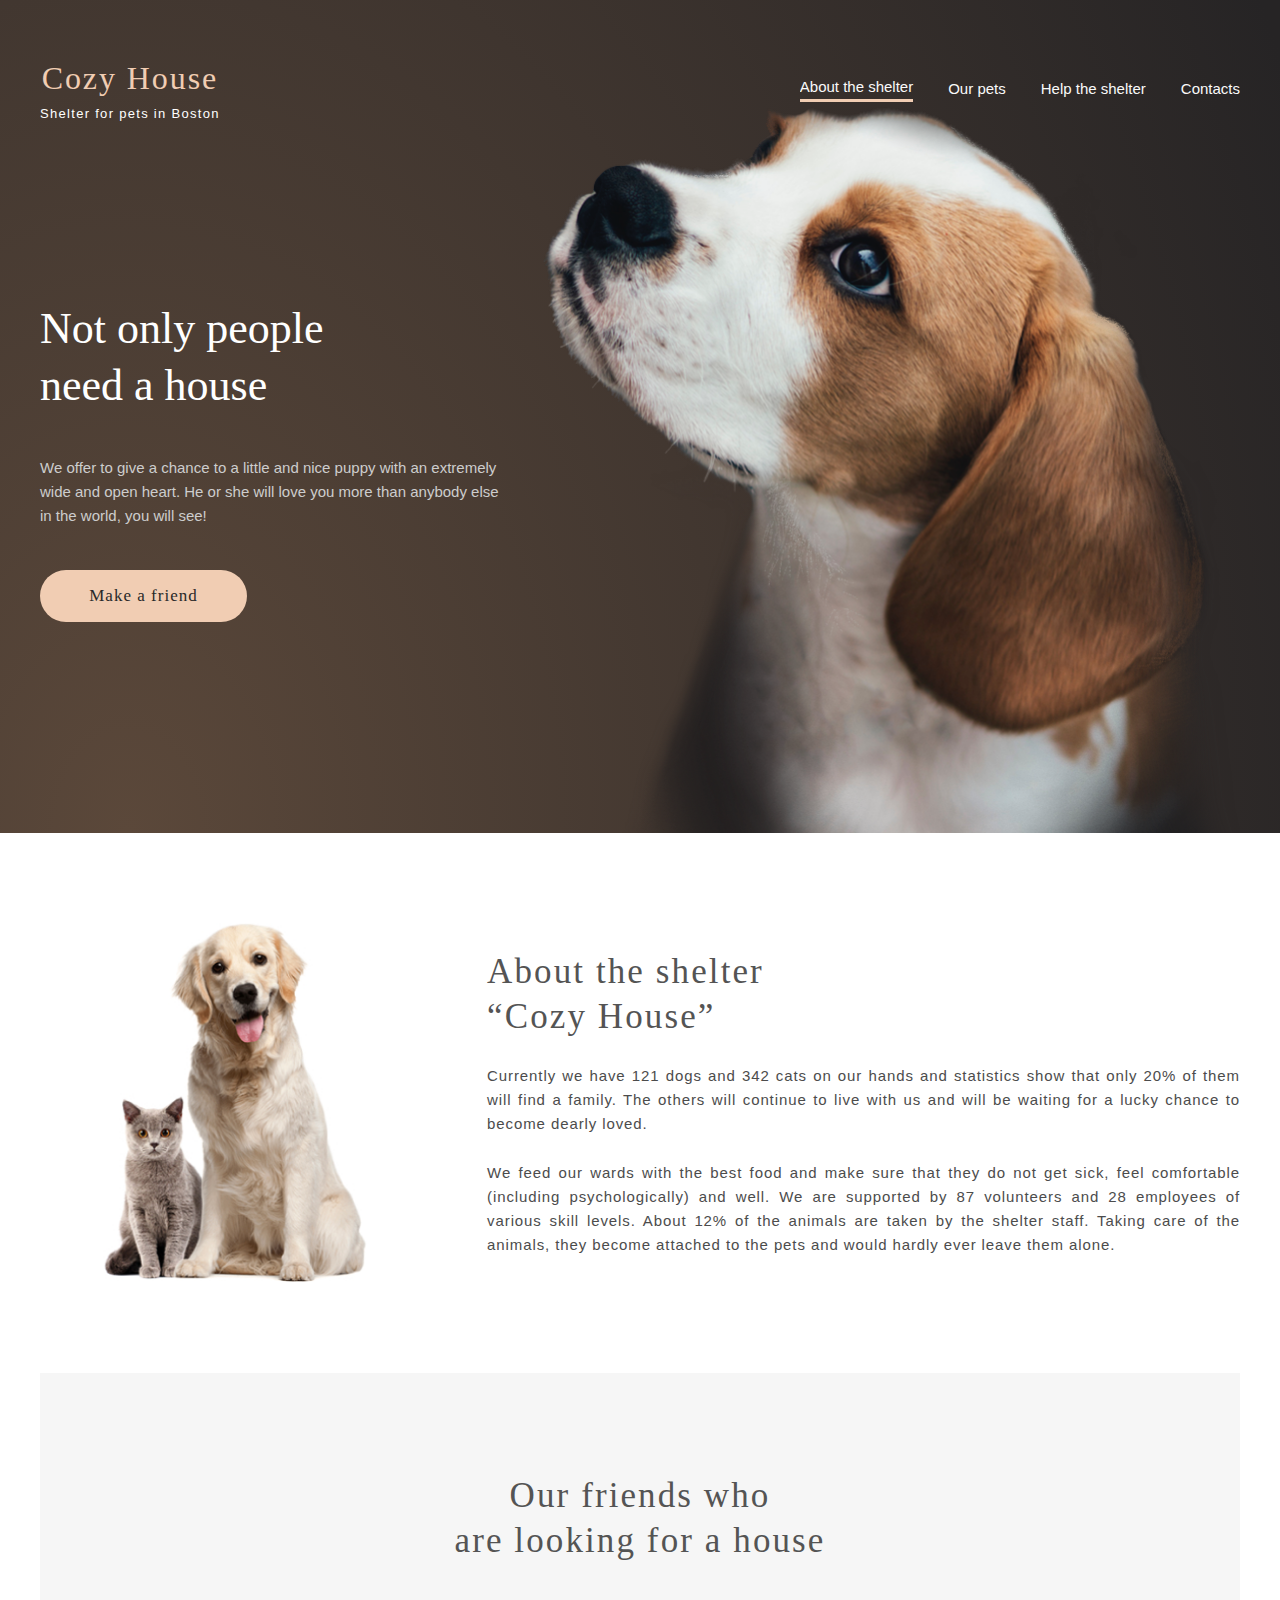
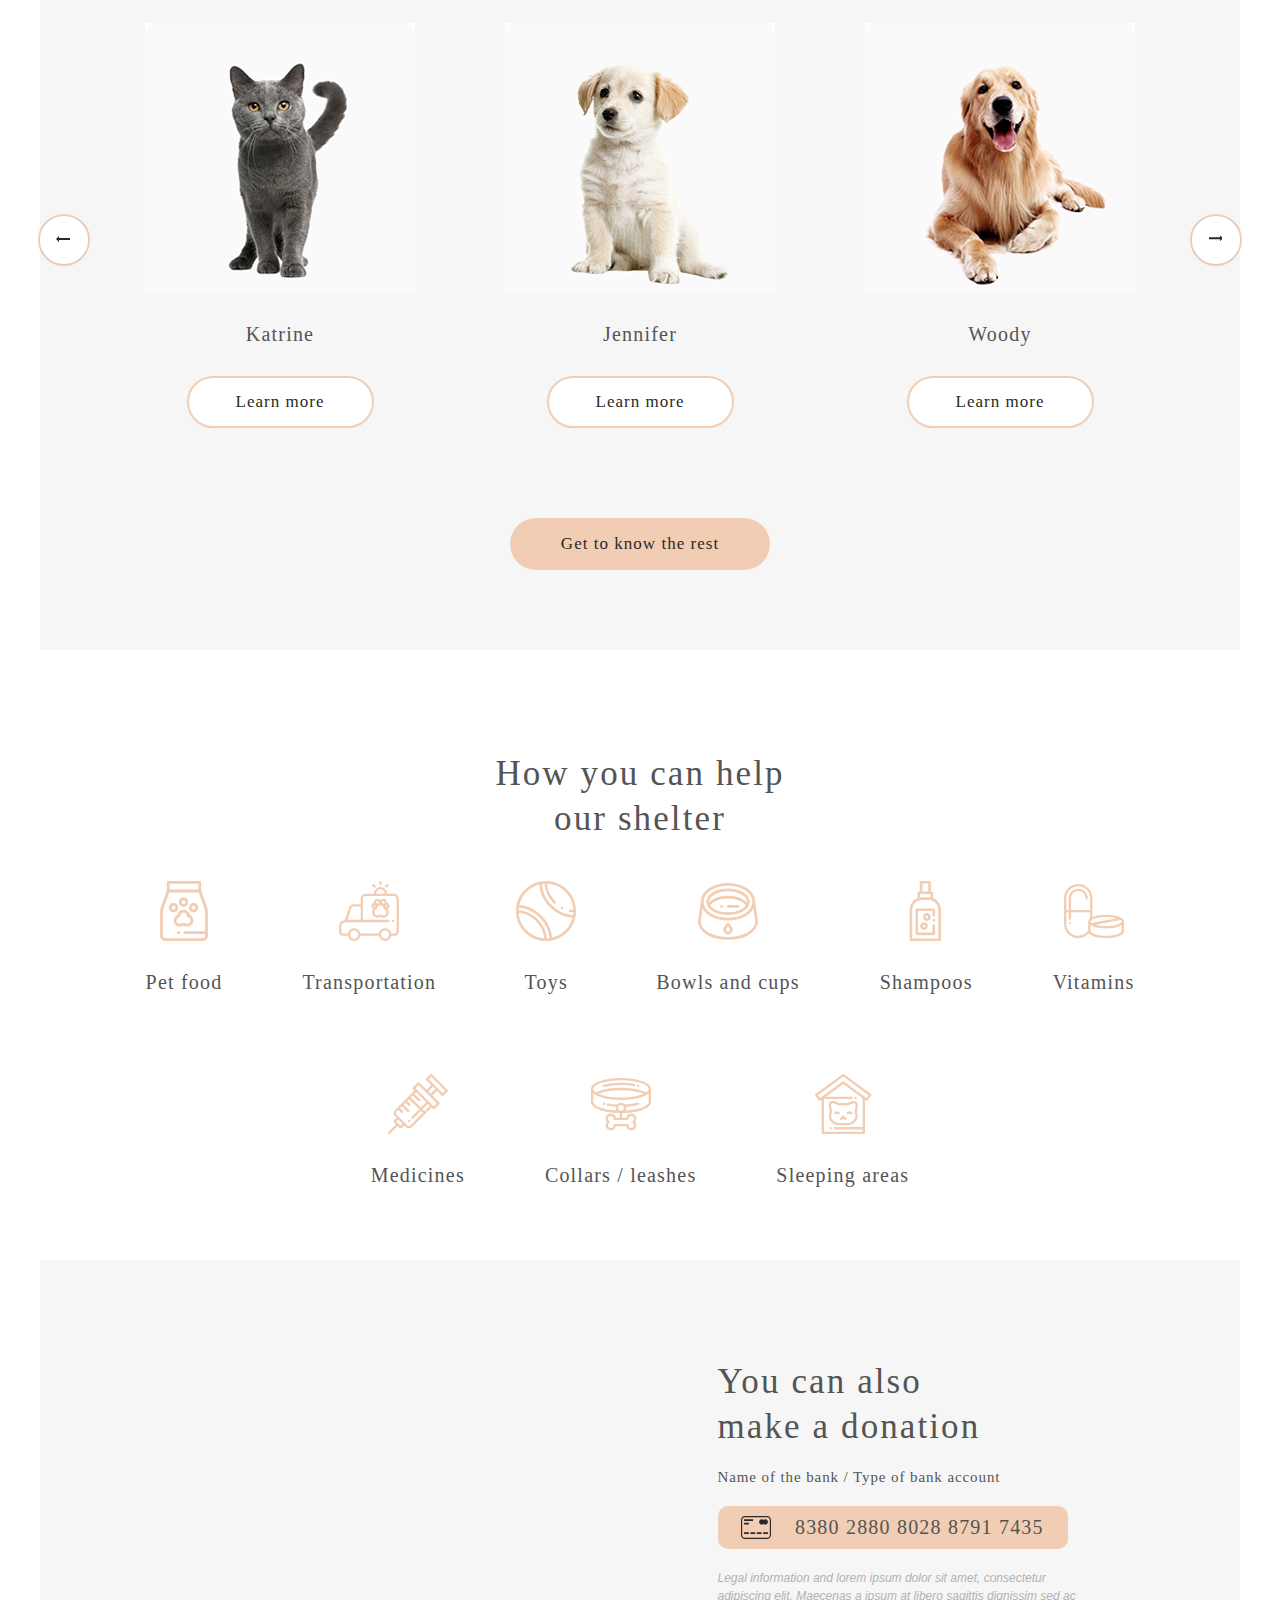
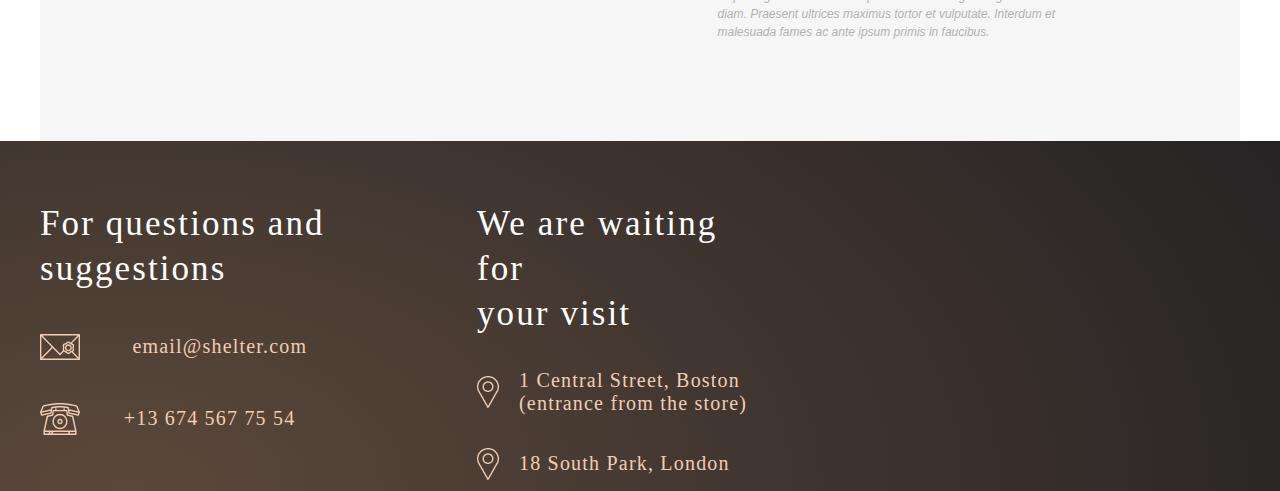
==== pages/main/index.html @ 7a987c5e "feat:  lalalal" ====
<!DOCTYPE html>
<html lang="en">
<head>
    <meta charset="UTF-8">
    <meta http-equiv="X-UA-Compatible" content="IE=edge">
    <meta name="viewport" content="width=device-width, initial-scale=1.0">
    <link rel="stylesheet" href="/Sass/main.css">
    <link type="Image/x-icon" href="/asset/icons/pets.svg" rel="icon">
    <title>SHELTER</title>
</head>

<body>
    <div class="wrapper">

        <header class="header"> 
            <div class="container">
                <div class="header__row">
                    <div class="header__row__logo">
                        <a href="/pages/main/index.html" class="header__row__logo__title">Cozy House</a>
                        <a href="/pages/main/index.html" class="header__row__logo__subtitle">Shelter for pets in Boston</a>
                    </div>
                    <div class="header__row__menu">
                        <span></span>
                    </div>
                    <nav class="header__row__nav">
                        <ul class="header__row__nav__list">
                            <li class='header__row__nav__list__li'><a class='header__row__nav__list__link' href="#about">About the shelter</a></li>
                            <li class='header__row__nav__list__li'><a class='header__row__nav__list__link' href="/pages/pets/index.html">Our pets</a></li>
                            <li class='header__row__nav__list__li'><a class='header__row__nav__list__link' href="#help">Help the shelter</a></li>
                            <li class='header__row__nav__list__li'><a class='header__row__nav__list__link' href="#contact">Contacts</a></li>
                        </ul>
                    </nav>
                </div>
            </div>
        </header>

        <main class="main">
                <section class="not-only">
                    <div class="container">
                            <div class="not-only__screen-content">
                                <div class="not-only__screen-content__content">
                                    <h1 class="not-only__screen-content__content__start-title">Not only people<br> need a house</h1>
                                    <p class="not-only__screen-content__content__start-text">We offer to give a chance to a little and nice puppy with an extremely wide and open heart. He or she will love you more than anybody else in the world, you will see!</p>
                                    <button class="button start-button"><a href="#pets" class="button-text">Make a friend</a></button>
                                </div>
                                <div class="not-only__puppy-screen"></div>
                            </div>
                    </div>
                </section>

                <div class="container">

                    <section class="about" id="about">
                        <div class="about__container">
                            <div class="about__content">
                                <h2 class="about__content__title">About the shelter<br>
                                    “Cozy House”</h2>
                                    <p class="about__content__text">Currently we have 121 dogs and 342 cats on our hands and statistics show that only 20% of them will find a family. The others will continue to live with us and will be waiting for a lucky chance to become dearly loved.</p>
                                    <p class="about__content__text">We feed our wards with the best food and make sure that they do not get sick, feel comfortable (including psychologically) and well. We are supported by 87 volunteers and 28 employees of various skill levels. About 12% of the animals are taken by the shelter staff. Taking care of the animals, they become attached to the pets and would hardly ever leave them alone.</p>
                            </div>
                            <div class="about__pets"></div>
                        </div>
                    </section>

                    <section class="pets" id="pets">
                        <div class="pets__content">
                            <h2 class="pets__title">Our friends who <br> are looking for a house</h2>
                            <div class="pets__sliders">
                                <div class="pets__slider">
                                    <div class="pets__img__katrine"></div>
                                    <p class="pets__slider__name">Katrine</p>
                                    <button class="button-second pets__more"><p class="button-text">Learn more</p></button>
                                </div>

                                <div class="pets__slider pets1">
                                    <div class="pets__img__jennifer"></div>
                                    <p class="pets__slider__name">Jennifer</p>
                                    <button class="button-second pets__more"><p class="button-text">Learn more</p></button>
                                </div>

                                <div class="pets__slider pets2">
                                    <div class="pets__img__woody"></div>
                                    <p class="pets__slider__name">Woody</p>
                                    <button class="button-second pets__more"><p class="button-text">Learn more</p></button>
                                </div>
                                <div class="pets__slider__arrow">
                                    <button class="button-arrow"><div class="button-arrow-text"></div></button>
                                    <button class="button-arrow"><div class="button-arrow-text-2"></div></button>
                                </div>
                            </div>
                            
                                <button class="button pets__button"><a href="/pages/pets/index.html" class="button-text ">Get to know the rest</a></button>
                            </div>
                        </section>

                    <section class="help" id="help">
                        <h2 class="help__title">How you can help <br>  our shelter</h2>
                        <div class="help__icons">

                            <div class="help__icon">
                                <div class="help__icon__food icon"></div>
                                <p class="help__icon__title">Pet food</p>
                            </div>

                            <div class="help__icon">
                                <div class="help__icon__transportation icon"></div>
                                <p class="help__icon__title">Transportation</p>
                            </div>

                            <div class="help__icon">
                                <div class="help__icon__toys icon "></div>
                                <p class="help__icon__title">Toys</p>
                            </div>
                            
                            <div class="help__icon">
                                <div class="help__icon__cup icon"></div>
                                <p class="help__icon__title">Bowls and cups</p>
                            </div>
                            
                            <div class="help__icon">
                                    <div class="help__icon__shampoos icon"></div>
                                    <p class="help__icon__title">Shampoos</p>
                            </div>

                            <div class="help__icon">
                                <div class="help__icon__vitamins icon"></div>
                                <p class="help__icon__title">Vitamins</p>
                            </div>
                            
                            <div class="help__icon">
                                <div class="help__icon__medicines icon"></div>
                                <p class="help__icon__title">Medicines</p>
                            </div>
                            
                            <div class="help__icon">
                                <div class="help__icon__collars icon"></div>
                                <p class="help__icon__title">Collars / leashes</p>
                            </div>

                            <div class="help__icon">
                                <div class="help__icon__area icon"></div>
                                <p class="help__icon__title">Sleeping areas</p>
                            </div>
                        </div>
                    </section>

                    <section class="donation">
                        <div class="donation__block">
                            <h2 class="donation__block__title">You can also <br>  make a donation</h2>
                            <p class="donation__block__text">Name of the bank / Type of bank account</p>
                            <div class="donation__block__card">
                                <div class="donation__block__card__svg"></div>
                                <a href="#" class="donation__block__card__text">8380 2880 8028 8791 7435</a>
                            </div>
                            <p class="donation__block__info">Legal information and lorem ipsum dolor sit amet, consectetur adipiscing elit. Maecenas a ipsum at libero sagittis dignissim sed ac diam. Praesent ultrices maximus tortor et vulputate. Interdum et malesuada fames ac ante ipsum primis in faucibus.</p>
                        </div>
                        <div class="donation__img"></div>
                    </section>
            </div>

        </main>

        <footer class="footer" id="contact">
            <div class="container">
                <div class="footer__content">
                <div class="footer__block">
                    <div class="footer__contact">
                        <h2 class="footer__title">For questions and suggestions</h2>
                        <div class="footer__contact__mail">
                            <div class="footer__contact__mail__svg"></div>
                            <a href="mailto:email@shelter.com" class="footer__contact__mail__link">email@shelter.com</a>
                        </div>
                        <div class="footer__contact__tel">
                            <div class="footer__contact__tel__svg"></div>
                            <a href="tel:+13 674 567 75 54"  class="footer__contact__tel__link">+13 674 567 75 54</a>
                        </div>
                    </div>
                    <div class="footer__location">
                        <h2 class="footer__title">We are waiting <br class="footer__br">for<br class="footer__br2"> your visit</h2>
                        <div class="footer__location__position">
                            <div class="footer__location__svg fsvg"></div>
                            <a href="https://goo.gl/maps/YfAz1Xtda4FUPWPt7" starget="_blank" class="footer__location__text">1 Central Street, Boston <br>(entrance from the store)</a>
                        </div>
                        <div class="footer__location__position">
                            <div class="footer__location__svg fsvg"></div>
                            <a href="https://goo.gl/maps/V75tgoeRdq8Mn1jn6" class="footer__location__text" target="_blank" >18 South Park, London </a>
                        </div>
                    </div>
                </div> 
                
                <div class="footer__img"></div>
            </div>
            </div>
        </footer>
    </div>     
    <script src="script.js"></script>
</body>
</html>
---- Sass/main.css ----
html, body, div, span, applet, object, iframe,
h1, h2, h3, h4, h5, h6, p, blockquote, pre,
a, abbr, acronym, address, big, cite, code,
del, dfn, em, img, ins, kbd, q, s, samp,
small, strike, strong, sub, sup, tt, var,
b, u, i, center,
dl, dt, dd, ol, ul, li,
fieldset, form, label, legend,
table, caption, tbody, tfoot, thead, tr, th, td,
article, aside, canvas, details, embed,
figure, figcaption, footer, header, hgroup,
menu, nav, output, ruby, section, summary,
time, mark, audio, video {
  margin: 0;
  padding: 0;
  border: 0;
  font-size: 100%;
  font: inherit;
  vertical-align: baseline;
}

article, aside, details, figcaption, figure,
footer, header, hgroup, menu, nav, section {
  display: block;
}

html {
  height: 100%;
}

body {
  line-height: 1;
}

ol, ul {
  list-style: none;
}

blockquote, q {
  quotes: none;
}

blockquote:before, blockquote:after,
q:before, q:after {
  content: "";
  content: none;
}

table {
  border-collapse: collapse;
  border-spacing: 0;
}

.header {
  position: absolute;
  width: 100%;
  height: 60px;
  margin: 0 auto;
  background: none;
}
@media (max-width: 769px) {
  .header {
    top: 30px;
  }
}
@media (min-width: 770px) {
  .header {
    top: 60px;
  }
}
.header__row {
  display: flex;
  justify-content: space-between;
  align-items: center;
}
@media (max-width: 769px) {
  .header__row {
    justify-content: space-between;
  }
}
.header__row__logo {
  height: 100%;
  gap: 10px;
  display: flex;
  flex-direction: column;
  align-items: center;
  position: relative;
  z-index: 2;
}
.header__row__logo:hover {
  cursor: pointer;
}
.header__row__logo__title {
  font-family: Georgia, serif;
  font-style: normal;
  font-size: 32px;
  font-weight: 400;
  line-height: 36px;
  color: #F1CDB3;
  letter-spacing: 0.06em;
  align-items: center;
}
.header__row__logo__subtitle {
  font-family: Arial, sans-serif;
  font-style: normal;
  font-size: 13px;
  font-weight: 400;
  line-height: 15px;
  color: #FFFFFF;
  letter-spacing: 0.06em;
  align-items: center;
  letter-spacing: 0.1em;
}

.header__pets {
  height: 120px;
  width: 100%;
  background: none;
  display: flex;
  align-items: center;
}
.header__pets__row {
  display: flex;
  margin: 0 auto;
  justify-content: space-between;
  align-items: center;
}
@media (min-width: 374px) {
  .header__pets__row {
    padding-right: 43px;
  }
}
.header__pets__row__logo {
  height: 100%;
  gap: 10px;
  display: flex;
  flex-direction: column;
  align-items: center;
  position: relative;
  z-index: 10;
}
.header__pets__row__logo__title {
  font-family: Georgia, serif;
  font-style: normal;
  font-size: 32px;
  font-weight: 400;
  line-height: 36px;
  color: #545454;
  letter-spacing: 0.06em;
  align-items: center;
  letter-spacing: 0.06em;
}
.header__pets__row__logo__subtitle {
  font-family: Arial, sans-serif;
  font-style: normal;
  font-size: 13px;
  font-weight: 400;
  line-height: 15px;
  color: #292929;
  letter-spacing: 0.06em;
  align-items: center;
  letter-spacing: 0.1em;
}

.header__row__menu {
  display: flex;
  flex-direction: column;
  justify-content: center;
  align-items: center;
  cursor: pointer;
  position: relative;
  width: 30px;
  height: 22px;
  z-index: 10;
}
.header__row__menu span, .header__row__menu::before, .header__row__menu::after {
  position: absolute;
  height: 2px;
  width: 100%;
  transition: all 0.3s ease 0s;
  background-color: #F1CDB3;
}
.header__row__menu::before, .header__row__menu::after {
  content: "";
}
.header__row__menu::before {
  top: 0;
}
.header__row__menu::after {
  bottom: 0;
}
.header__row__menu._active span {
  top: 50%;
  transform: rotate(90deg) translate(0px, 0px);
}
.header__row__menu._active::before {
  top: 50%;
  transform: rotate(90deg) translate(0px, 10px);
}
.header__row__menu._active::after {
  bottom: 40%;
  transform: rotate(90deg) translate(0px, -10px);
}
@media (min-width: 690px) {
  .header__row__menu {
    display: none;
  }
}

.header__pets__row__menu {
  display: flex;
  flex-direction: column;
  justify-content: center;
  align-items: center;
  cursor: pointer;
  position: relative;
  width: 30px;
  height: 22px;
  z-index: 10;
}
.header__pets__row__menu span, .header__pets__row__menu::before, .header__pets__row__menu::after {
  position: absolute;
  height: 2px;
  width: 100%;
  transition: all 0.3s ease 0s;
  background-color: #000;
}
.header__pets__row__menu::before, .header__pets__row__menu::after {
  content: "";
}
.header__pets__row__menu::before {
  top: 0;
}
.header__pets__row__menu::after {
  bottom: 0;
}
.header__pets__row__menu._active span {
  top: 50%;
  transform: rotate(90deg) translate(0px, 0px);
}
.header__pets__row__menu._active::before {
  top: 50%;
  transform: rotate(90deg) translate(0px, 10px);
}
.header__pets__row__menu._active::after {
  bottom: 40%;
  transform: rotate(90deg) translate(0px, -10px);
}
@media (min-width: 650px) {
  .header__pets__row__menu {
    display: none;
  }
}

.header__row__nav {
  position: fixed;
  right: -200%;
  top: 0px;
  min-width: 320px;
  height: 100%;
  background-color: #292929;
  transition: right 0.3s ease 0s;
  overflow: auto;
}
.header__row__nav._active {
  display: flex;
  right: 0;
  justify-content: center;
  align-items: center;
}
.header__row__nav__list {
  display: flex;
  flex-direction: column;
  justify-content: space-between;
  align-items: center;
  height: 327px;
}
.header__row__nav__list__li > li {
  margin: 0 0 40px 0;
}
.header__row__nav__list__li > .header__row__nav__list__li > li:last-child {
  margin: 0;
}
.header__row__nav__list__link {
  font-family: Arial, sans-serif;
  font-style: normal;
  font-size: 32px;
  font-weight: 400;
  line-height: 51px;
  color: #FAFAFA;
  letter-spacing: 0.06em;
  letter-spacing: 0em;
}
.header__row__nav li:nth-child(1) {
  border-bottom: 3px solid #F1CDB3;
}
@media (min-width: 690px) and (max-width: 768px) {
  .header__row__nav {
    position: relative;
    display: flex;
    background: none;
    right: 0;
    top: -2px;
    height: 100%;
    width: 70%;
    flex-direction: row;
    column-gap: 35px;
  }
  .header__row__nav__list {
    height: 100%;
    width: 100%;
    flex-direction: row;
    justify-content: flex-end;
    column-gap: 35px;
  }
  .header__row__nav__list__link {
    font-family: Arial, sans-serif;
    font-style: normal;
    font-size: 15px;
    font-weight: 400;
    line-height: 24px;
    color: #FAFAFA;
    letter-spacing: 0.06em;
    letter-spacing: 0em;
  }
}
@media (min-width: 769px) {
  .header__row__nav {
    position: relative;
    display: flex;
    background: none;
    right: 0;
    top: -2px;
    height: 100%;
    column-gap: 35px;
  }
  .header__row__nav__list {
    height: 100%;
    width: 100%;
    flex-direction: row;
    justify-content: flex-end;
    column-gap: 35px;
  }
  .header__row__nav__list__link {
    font-family: Arial, sans-serif;
    font-style: normal;
    font-size: 15px;
    font-weight: 400;
    line-height: 24px;
    color: #FAFAFA;
    letter-spacing: 0.06em;
    letter-spacing: 0em;
  }
}

.header__pets__row__nav {
  position: fixed;
  right: -200%;
  top: 0px;
  min-width: 320px;
  height: 100%;
  background-color: #F6F6F6;
  transition: right 0.3s ease 0s;
  overflow: auto;
}
.header__pets__row__nav._active {
  display: flex;
  right: 0;
  justify-content: center;
  align-items: center;
}
.header__pets__row__nav__list {
  display: flex;
  flex-direction: column;
  justify-content: space-between;
  align-items: center;
  height: 327px;
}
.header__pets__row__nav__list__li > li {
  margin: 0 0 40px 0;
}
.header__pets__row__nav__list__li > .header__pets__row__nav__list__li > li:last-child {
  margin: 0;
}
.header__pets__row__nav__list__link {
  font-family: Arial, sans-serif;
  font-style: normal;
  font-size: 32px;
  font-weight: 400;
  line-height: 51px;
  color: #545454;
  letter-spacing: 0.06em;
  letter-spacing: 0em;
}
.header__pets__row__nav li:nth-child(2) {
  border-bottom: 3px solid #F1CDB3;
}
@media (min-width: 650px) and (max-width: 769px) {
  .header__pets__row__nav {
    position: relative;
    display: flex;
    background: none;
    right: 0;
    top: -2px;
    height: 100%;
    width: 62.5%;
  }
  .header__pets__row__nav__list {
    height: 27px;
    width: 100%;
    flex-direction: row;
  }
  .header__pets__row__nav__list__link {
    font-family: Arial, sans-serif;
    font-style: normal;
    font-size: 15px;
    font-weight: 400;
    line-height: 24px;
    color: #545454;
    letter-spacing: 0.06em;
    letter-spacing: 0em;
  }
}
@media (min-width: 770px) {
  .header__pets__row__nav {
    position: relative;
    display: flex;
    background: none;
    right: 0;
    top: -2px;
    height: 100%;
    width: 37%;
  }
  .header__pets__row__nav__list {
    height: 27px;
    width: 100%;
    flex-direction: row;
  }
  .header__pets__row__nav__list__link {
    font-family: Arial, sans-serif;
    font-style: normal;
    font-size: 15px;
    font-weight: 400;
    line-height: 24px;
    color: #545454;
    letter-spacing: 0.06em;
    letter-spacing: 0em;
  }
}

.not-only {
  background: radial-gradient(100% 215.42% at 10% 100%, #5B483A 0%, #262425 100%), #211F20;
  width: 100%;
  display: flex;
  align-items: flex-end;
}
@media (max-width: 449px) {
  .not-only {
    height: 98.6vh;
  }
}
@media (min-width: 450px) and (max-width: 768px) {
  .not-only {
    height: 139.5vh;
    justify-content: center;
  }
}
@media (min-width: 769px) {
  .not-only {
    height: 92.5vh;
    justify-content: center;
  }
}
.not-only__screen-content {
  display: flex;
  width: 100%;
  align-items: center;
}
@media (max-width: 449px) {
  .not-only__screen-content {
    height: 100%;
    flex-direction: column;
    gap: 107px;
  }
}
@media (min-width: 450px) and (max-width: 768px) {
  .not-only__screen-content {
    height: 121.5vh;
    flex-direction: column;
    gap: 100px;
    justify-content: flex-end;
  }
}
@media (min-width: 769px) {
  .not-only__screen-content {
    gap: 42px;
    height: 82.5vh;
    justify-content: flex-end;
    align-items: center;
  }
}
.not-only__screen-content__content {
  display: flex;
  flex-direction: column;
  align-items: center;
  justify-content: space-between;
  gap: 42px;
}
@media (min-width: 450px) and (max-width: 768px) {
  .not-only__screen-content__content {
    width: 65%;
  }
}
@media (min-width: 769px) {
  .not-only__screen-content__content {
    align-items: flex-start;
    width: 43%;
  }
}
.not-only__screen-content__content__start-title {
  letter-spacing: 0px;
  width: 100%;
}
@media (max-width: 449px) {
  .not-only__screen-content__content__start-title {
    text-align: center;
    font-family: Georgia, serif;
    font-style: normal;
    font-size: 25px;
    font-weight: 400;
    line-height: 32px;
    color: #FFFFFF;
    letter-spacing: 0.06em;
    letter-spacing: 0px;
  }
}
@media (min-width: 451px) {
  .not-only__screen-content__content__start-title {
    font-family: Georgia, serif;
    font-style: normal;
    font-size: 44px;
    font-weight: 400;
    line-height: 57px;
    color: #FFFFFF;
    letter-spacing: 0.06em;
    text-align: left;
    letter-spacing: 0px;
  }
}
.not-only__screen-content__content__start-text {
  font-family: Arial, sans-serif;
  font-style: normal;
  font-size: 15px;
  font-weight: 400;
  line-height: 24px;
  color: #CDCDCD;
  letter-spacing: 0.06em;
  text-align: left;
  letter-spacing: 0em;
}
@media (max-width: 449px) {
  .not-only__screen-content__content__start-text {
    text-align: center;
  }
}
.not-only__puppy-screen {
  background: url("/asset/images/start-screen-puppy.jpg") no-repeat 100% 100%;
  background-size: contain;
}
@media (max-width: 449px) {
  .not-only__puppy-screen {
    width: 100%;
    min-height: 270px;
  }
}
@media (min-width: 449px) and (max-width: 768px) {
  .not-only__puppy-screen {
    width: 100%;
    height: 100%;
  }
}
@media (min-width: 769px) {
  .not-only__puppy-screen {
    width: 65%;
    height: 100%;
  }
}

.about {
  width: 100%;
  display: flex;
  align-items: center;
  justify-content: center;
}
@media (min-width: 769px) {
  .about {
    height: 60vh;
    gap: 120px;
  }
}
.about__container {
  width: 100%;
  display: flex;
  justify-content: center;
  align-items: center;
}
@media (min-width: 769px) {
  .about__container {
    height: 40vh;
    gap: 120px;
    flex-direction: row-reverse;
  }
}
.about__content {
  display: flex;
  flex-direction: column;
  justify-content: space-between;
}
@media (max-width: 449px) {
  .about__content {
    align-items: center;
  }
}
@media (min-width: 450px) and (max-width: 768px) {
  .about__content {
    align-items: flex-start;
    gap: 25px;
  }
}
@media (min-width: 769px) {
  .about__content {
    align-items: flex-start;
    gap: 25px;
  }
}
.about__content__title {
  font-family: Georgia, serif;
  font-style: normal;
  font-size: 25px;
  font-weight: 400;
  line-height: 32px;
  color: #545454;
  letter-spacing: 0.06em;
  text-align: center;
  padding: 1px 30px;
}
@media (min-width: 450px) {
  .about__content__title {
    font-family: Georgia, serif;
    font-style: normal;
    font-size: 35px;
    font-weight: 400;
    line-height: 45px;
    color: #545454;
    letter-spacing: 0.06em;
    text-align: left;
    padding: 0;
  }
}
.about__content__text {
  font-family: Arial, sans-serif;
  font-style: normal;
  font-size: 15px;
  font-weight: 400;
  line-height: 24px;
  color: #4C4C4C;
  letter-spacing: 0.06em;
  letter-spacing: 0em;
  padding: 0;
}
@media (min-width: 450px) {
  .about__content__text {
    font-family: Arial, sans-serif;
    font-style: normal;
    font-size: 15px;
    font-weight: 400;
    line-height: 24px;
    color: #4C4C4C;
    letter-spacing: 0.06em;
    text-align: justify;
  }
}
.about__pets {
  background: url("/asset/images/about-pets.jpg") no-repeat 100% 100%;
  background-size: contain;
}
@media (max-width: 449px) {
  .about__pets {
    min-width: 260px;
    min-height: 354px;
  }
}
@media (min-width: 450px) {
  .about__pets {
    width: 100%;
    height: 100%;
  }
}

@media (max-width: 425px) {
  .pets {
    padding: 42px 0;
    background: #F6F6F6;
    height: 790px;
    width: 100%;
  }
  .pets__content {
    height: 707px;
    display: flex;
    flex-direction: column;
    align-items: center;
    justify-content: space-between;
  }
  .pets__title {
    font-family: Georgia, serif;
    font-style: normal;
    font-size: 25px;
    font-weight: 400;
    line-height: 32px;
    color: #545454;
    letter-spacing: 0.06em;
    text-align: center;
    width: 100%;
    height: 64px;
  }
  .pets__sliders {
    display: flex;
    flex-direction: column;
    align-items: center;
  }
  .pets__slider {
    height: 455px;
    display: flex;
    gap: 30px;
    flex-direction: column;
    justify-content: flex-start;
    align-items: center;
  }
  .pets__slider__name {
    font-family: Georgia, serif;
    font-style: normal;
    font-size: 20px;
    font-weight: 400;
    line-height: 23px;
    color: #545454;
    letter-spacing: 0.06em;
    text-align: center;
  }
  .pets__slider__arrow {
    display: flex;
    justify-content: space-between;
    width: 68%;
  }

  .pets1, .pets2 {
    display: none;
  }
}
@media (min-width: 426px) and (max-width: 769px) {
  .pets {
    padding: 100px 0 80px;
    background: #F6F6F6;
    height: 877px;
    width: 100%;
  }
  .pets__content {
    height: 697px;
    display: flex;
    flex-direction: column;
    align-items: center;
    justify-content: space-between;
  }
  .pets__title {
    font-family: Georgia, serif;
    font-style: normal;
    font-size: 35px;
    font-weight: 400;
    line-height: 45px;
    color: #545454;
    letter-spacing: 0.06em;
    text-align: center;
    width: 100%;
  }
  .pets__sliders {
    display: flex;
    width: 100%;
    align-items: center;
    justify-content: center;
    gap: 40px;
  }
  .pets__sliders:hover {
    transition: all 0.3s linear;
  }
  .pets__slider {
    display: flex;
    height: 435px;
    gap: 30px;
    flex-direction: column;
    align-items: center;
  }
  .pets__slider:hover {
    transition: all 0.3s linear;
  }
  .pets__slider__name {
    font-family: Georgia, serif;
    font-style: normal;
    font-size: 20px;
    font-weight: 400;
    line-height: 23px;
    color: #545454;
    letter-spacing: 0.06em;
    text-align: center;
  }
  .pets__slider__arrow {
    position: absolute;
    display: flex;
    width: 92%;
    justify-content: space-between;
  }

  .pets2 {
    display: none;
  }
}
@media (min-width: 770px) {
  .pets {
    padding: 100px 0 0 0;
    background: #F6F6F6;
    height: 877px;
    width: 100%;
  }
  .pets__content {
    height: 697px;
    display: flex;
    flex-direction: column;
    align-items: center;
    justify-content: space-between;
  }
  .pets__title {
    font-family: Georgia, serif;
    font-style: normal;
    font-size: 35px;
    font-weight: 400;
    line-height: 45px;
    color: #545454;
    letter-spacing: 0.06em;
    text-align: center;
    width: 100%;
  }
  .pets__sliders {
    display: flex;
    width: 100%;
    align-items: center;
    justify-content: center;
    gap: 90px;
  }
  .pets__sliders:hover {
    transition: all 0.3s linear;
  }
  .pets__slider {
    display: flex;
    height: 435px;
    gap: 30px;
    flex-direction: column;
    align-items: center;
  }
  .pets__slider:focus {
    transition: all 0.3s linear;
  }
  .pets__slider__name {
    font-family: Georgia, serif;
    font-style: normal;
    font-size: 20px;
    font-weight: 400;
    line-height: 23px;
    color: #545454;
    letter-spacing: 0.06em;
    text-align: center;
  }
  .pets__slider__arrow {
    position: absolute;
    display: flex;
    width: 94%;
    justify-content: space-between;
  }
}
@media (max-width: 425px) {
  .help {
    display: flex;
    height: 745px;
    flex-direction: column;
    padding-top: 42px;
  }
  .help__title {
    font-family: Georgia, serif;
    font-style: normal;
    font-size: 25px;
    font-weight: 400;
    line-height: 32px;
    color: #545454;
    letter-spacing: 0.06em;
    text-align: center;
    width: 100%;
    height: 64px;
    margin-bottom: 42px;
  }
  .help__icons {
    display: flex;
    flex-wrap: wrap;
    flex-direction: row;
    gap: 30px;
    align-content: center;
    width: 100%;
    height: 555px;
    justify-content: flex-start;
    padding: 0 5px;
  }
  .help__icons .help__icon {
    display: flex;
    width: 130px;
    height: 87px;
    align-items: center;
    flex-direction: column;
    justify-content: space-between;
  }
  .help__icons .help__icon__title {
    font-family: Georgia, serif;
    font-style: normal;
    font-size: 15px;
    font-weight: 400;
    line-height: 17px;
    color: #545454;
    letter-spacing: 0.06em;
  }
}
@media (min-width: 426px) and (max-width: 769px) {
  .help {
    display: flex;
    height: 745px;
    width: 100%;
    flex-direction: column;
    padding-top: 100px;
  }
  .help__title {
    font-family: Georgia, serif;
    font-style: normal;
    font-size: 35px;
    font-weight: 400;
    line-height: 45px;
    color: #545454;
    letter-spacing: 0.06em;
    text-align: center;
    width: 100%;
    margin-bottom: 42px;
  }
  .help__icons {
    display: flex;
    flex-wrap: wrap;
    width: 100%;
    height: 480px;
    align-items: stretch;
    justify-content: space-between;
    padding: 0 25px;
    align-content: space-between;
  }
  .help__icons .help__icon {
    display: flex;
    width: 30%;
    height: 30%;
    gap: 30px;
    flex-direction: column;
    justify-content: center;
    align-items: center;
  }
  .help__icons .help__icon__title {
    font-family: Georgia, serif;
    font-style: normal;
    font-size: 20px;
    font-weight: 400;
    line-height: 23px;
    color: #545454;
    letter-spacing: 0.06em;
  }
  .help__icons .icon {
    width: 60px;
    height: 60px;
  }
}
@media (min-width: 770px) {
  .help {
    display: flex;
    height: 610px;
    width: 100%;
    flex-direction: column;
    justify-content: center;
    align-items: center;
    gap: 40px;
  }
  .help__title {
    font-family: Georgia, serif;
    font-style: normal;
    font-size: 35px;
    font-weight: 400;
    line-height: 45px;
    color: #545454;
    letter-spacing: 0.06em;
    text-align: center;
    width: 100%;
  }
  .help__icons {
    display: flex;
    flex-wrap: wrap;
    max-width: 1030px;
    height: 277px;
    gap: 80px;
    align-content: stretch;
    justify-content: center;
    align-items: center;
  }
  .help__icons .help__icon {
    display: flex;
    gap: 30px;
    height: auto;
    flex-direction: column;
    justify-content: center;
    align-items: center;
  }
  .help__icons .help__icon__title {
    font-family: Georgia, serif;
    font-style: normal;
    font-size: 20px;
    font-weight: 400;
    line-height: 23px;
    color: #545454;
    letter-spacing: 0.06em;
  }
  .help__icons .icon {
    width: 60px;
    height: 60px;
  }
}
@media (max-width: 425px) {
  .donation {
    padding-top: 42px;
    padding-bottom: 40px;
    gap: 42px;
    background: #F6F6F6;
    display: flex;
    flex-direction: column;
    height: 542px;
    width: 100%;
    justify-content: space-between;
    align-items: center;
  }
  .donation__block {
    display: flex;
    flex-direction: column;
    max-width: 280px;
    gap: 21px;
  }
  .donation__block__title {
    font-family: Georgia, serif;
    font-style: normal;
    font-size: 25px;
    font-weight: 400;
    line-height: 32px;
    color: #545454;
    letter-spacing: 0.06em;
    text-align: center;
  }
  .donation__block__text {
    font-family: Georgia, serif;
    font-style: normal;
    font-size: 15px;
    font-weight: 400;
    line-height: 24px;
    color: #545454;
    letter-spacing: 0.06em;
    text-align: center;
    letter-spacing: 0;
  }
  .donation__block__card {
    display: flex;
    background: #F1CDB3;
    width: 100%;
    height: 43px;
    justify-content: space-evenly;
    align-items: center;
    border-radius: 10px;
  }
  .donation__block__card__text {
    font-family: Georgia, serif;
    font-style: normal;
    font-size: 15px;
    font-weight: 400;
    line-height: 17px;
    color: #545454;
    letter-spacing: 0.06em;
    text-align: center;
  }
  .donation__block__info {
    font-family: Arial, sans-serif;
    font-style: normal;
    font-size: 12px;
    font-weight: 400;
    line-height: 18px;
    color: #B2B2B2;
    letter-spacing: 0.06em;
    font-style: italic;
    letter-spacing: 0;
    text-align: justify;
  }
  .donation__img {
    background-color: #F6F6F6;
    background: url("./asset/images/donation-dog.png") no-repeat 100% 100%;
    background-size: cover;
    width: 260px;
    height: 135px;
  }
}
@media (min-width: 426px) and (max-width: 769px) {
  .donation {
    padding-top: 130px;
    background: #F6F6F6;
    display: flex;
    flex-direction: column;
    height: 835px;
    width: 100%;
    justify-content: space-between;
    align-items: center;
  }
  .donation__block {
    display: flex;
    flex-direction: column;
    max-width: 380px;
    gap: 21px;
  }
  .donation__block__title {
    font-family: Georgia, serif;
    font-style: normal;
    font-size: 35px;
    font-weight: 400;
    line-height: 45px;
    color: #545454;
    letter-spacing: 0.06em;
    text-align: left;
  }
  .donation__block__text {
    font-family: Georgia, serif;
    font-style: normal;
    font-size: 15px;
    font-weight: 400;
    line-height: 17px;
    color: #545454;
    letter-spacing: 0.06em;
    text-align: left;
  }
  .donation__block__card {
    display: flex;
    background: #F1CDB3;
    max-width: 350px;
    height: 43px;
    justify-content: space-evenly;
    align-items: center;
    border-radius: 10px;
  }
  .donation__block__card__text {
    font-family: Georgia, serif;
    font-style: normal;
    font-size: 20px;
    font-weight: 400;
    line-height: 23px;
    color: #545454;
    letter-spacing: 0.06em;
    text-align: center;
  }
  .donation__block__info {
    font-family: Arial, sans-serif;
    font-style: normal;
    font-size: 12px;
    font-weight: 400;
    line-height: 18px;
    color: #B2B2B2;
    letter-spacing: 0.06em;
    font-style: italic;
    letter-spacing: 0;
    width: 100%;
  }
  .donation__img {
    background-color: #F6F6F6;
    background: url("./asset/images/donation-dog.png") no-repeat 100% 100%;
    background-size: contain;
    max-width: 500px;
    width: 100%;
    max-height: 260px;
    height: 100%;
    margin-bottom: 100px;
  }
}
@media (min-width: 770px) {
  .donation {
    background: #F6F6F6;
    display: flex;
    flex-direction: row-reverse;
    height: 481px;
    width: 100%;
    gap: 35px;
    justify-content: center;
    align-items: center;
  }
  .donation__block {
    display: flex;
    flex-direction: column;
    max-width: 380px;
    gap: 20px;
  }
  .donation__block__title {
    font-family: Georgia, serif;
    font-style: normal;
    font-size: 35px;
    font-weight: 400;
    line-height: 45px;
    color: #545454;
    letter-spacing: 0.06em;
    text-align: left;
  }
  .donation__block__text {
    font-family: Georgia, serif;
    font-style: normal;
    font-size: 15px;
    font-weight: 400;
    line-height: 17px;
    color: #545454;
    letter-spacing: 0.06em;
    text-align: left;
  }
  .donation__block__card {
    display: flex;
    background: #F1CDB3;
    max-width: 350px;
    height: 43px;
    justify-content: space-evenly;
    align-items: center;
    border-radius: 10px;
  }
  .donation__block__card__text {
    font-family: Georgia, serif;
    font-style: normal;
    font-size: 20px;
    font-weight: 400;
    line-height: 23px;
    color: #545454;
    letter-spacing: 0.06em;
    text-align: center;
  }
  .donation__block__info {
    font-family: Arial, sans-serif;
    font-style: normal;
    font-size: 12px;
    font-weight: 400;
    line-height: 18px;
    color: #B2B2B2;
    letter-spacing: 0.06em;
    font-style: italic;
    letter-spacing: 0;
    width: 100%;
  }
  .donation__img {
    background-color: #F6F6F6;
    background: url("./asset/images/donation-dog.png") no-repeat 100% 100%;
    background-size: contain;
    max-width: 500px;
    width: 100%;
    max-height: 260px;
    height: 100%;
  }
}
@media (max-width: 425px) {
  .footer {
    padding-top: 30px;
    background: radial-gradient(100% 215.42% at 10% 100%, #5B483A 0%, #262425 100%), #211F20;
    width: 100%;
    height: 809px;
  }
  .footer__block {
    display: flex;
    gap: 40px;
    flex-direction: column;
    align-items: center;
  }
  .footer__title {
    font-family: Georgia, serif;
    font-style: normal;
    font-size: 25px;
    font-weight: 400;
    line-height: 32px;
    color: #FFFFFF;
    letter-spacing: 0.06em;
    text-align: center;
  }
  .footer__contact {
    display: flex;
    flex-direction: column;
    gap: 40px;
    width: 100%;
  }
  .footer__contact__mail {
    display: flex;
    width: 100%;
    gap: 20px;
    flex-direction: row;
    justify-content: center;
    align-items: center;
  }
  .footer__contact__mail__link {
    font-family: Georgia, serif;
    font-style: normal;
    font-size: 20px;
    font-weight: 400;
    line-height: 23px;
    color: #F1CDB3;
    letter-spacing: 0.06em;
    text-align: center;
    text-decoration: none;
  }
  .footer__contact__tel {
    display: flex;
    width: 100%;
    gap: 20px;
    flex-direction: row;
    justify-content: center;
    align-items: center;
  }
  .footer__contact__tel__link {
    font-family: Georgia, serif;
    font-style: normal;
    font-size: 20px;
    font-weight: 400;
    line-height: 23px;
    color: #F1CDB3;
    letter-spacing: 0.06em;
    text-align: center;
    text-decoration: none;
  }
  .footer__location {
    display: flex;
    flex-direction: column;
    gap: 40px;
    width: 100%;
  }
  .footer__location__text {
    font-family: Georgia, serif;
    font-style: normal;
    font-size: 20px;
    font-weight: 400;
    line-height: 23px;
    color: #F1CDB3;
    letter-spacing: 0.06em;
  }
  .footer__location__position {
    display: flex;
    width: 100%;
    flex-direction: row;
    justify-content: flex-start;
    align-items: center;
    gap: 20px;
  }
  .footer__img {
    background: url("./asset/images/footer-puppy.png") no-repeat;
    background-size: contain;
    min-width: 260px;
    width: 100%;
    min-height: 269px;
    height: 100%;
    margin: 40px 20px;
  }
}
@media (min-width: 426px) and (max-width: 769px) {
  .footer {
    padding-top: 30px;
    background: radial-gradient(100% 215.42% at 10% 100%, #5B483A 0%, #262425 100%), #211F20;
    width: 100%;
    height: 640px;
  }
  .footer__block {
    display: flex;
    width: 90%;
    margin: 0 auto;
    gap: 60px;
    justify-content: space-around;
  }
  .footer__title {
    font-family: Georgia, serif;
    font-style: normal;
    font-size: 35px;
    font-weight: 400;
    line-height: 45px;
    color: #FFFFFF;
    letter-spacing: 0.06em;
    text-align: left;
  }
  .footer__contact {
    display: flex;
    flex-direction: column;
    gap: 40px;
    min-width: 280px;
  }
  .footer__contact__mail {
    display: flex;
    width: 90%;
    flex-direction: row;
    justify-content: space-between;
    align-items: center;
  }
  .footer__contact__mail__link {
    font-family: Georgia, serif;
    font-style: normal;
    font-size: 20px;
    font-weight: 400;
    line-height: 23px;
    color: #F1CDB3;
    letter-spacing: 0.06em;
    text-align: center;
    text-decoration: none;
  }
  .footer__contact__tel {
    display: flex;
    width: 86%;
    flex-direction: row;
    justify-content: space-between;
    align-items: center;
  }
  .footer__contact__tel__link {
    font-family: Georgia, serif;
    font-style: normal;
    font-size: 20px;
    font-weight: 400;
    line-height: 23px;
    color: #F1CDB3;
    letter-spacing: 0.06em;
    text-align: center;
    text-decoration: none;
  }
  .footer__location {
    display: flex;
    flex-direction: column;
    gap: 33px;
    min-width: 302px;
  }
  .footer__location__text {
    font-family: Georgia, serif;
    font-style: normal;
    font-size: 20px;
    font-weight: 400;
    line-height: 23px;
    color: #F1CDB3;
    letter-spacing: 0.06em;
  }
  .footer__location__position {
    display: flex;
    width: 100%;
    flex-direction: row;
    justify-content: flex-start;
    align-items: center;
    gap: 20px;
  }
  .footer__img {
    background: url("./asset/images/footer-puppy.png") no-repeat 100% 100%;
    background-size: contain;
    min-width: 260px;
    width: 100%;
    min-height: 310px;
    height: 100%;
    margin: 65px -205px;
  }
}
@media (min-width: 770px) {
  .footer {
    padding-top: 40px;
    background: radial-gradient(100% 215.42% at 10% 100%, #5B483A 0%, #262425 100%), #211F20;
    width: 100%;
    height: 350px;
  }
  .footer__content {
    display: flex;
    width: 100%;
    height: 100%;
    justify-content: space-between;
  }
  .footer__block {
    display: flex;
    height: 100%;
    width: 100%;
    gap: 140px;
    padding-top: 20px;
  }
  .footer__title {
    font-family: Georgia, serif;
    font-style: normal;
    font-size: 35px;
    font-weight: 400;
    line-height: 45px;
    color: #FFFFFF;
    letter-spacing: 0.06em;
    text-align: left;
  }
  .footer__contact {
    display: flex;
    flex-direction: column;
    gap: 40px;
    width: 33%;
    height: 100%;
  }
  .footer__contact__mail {
    display: flex;
    width: 90%;
    flex-direction: row;
    justify-content: space-between;
    align-items: center;
  }
  .footer__contact__mail__link {
    font-family: Georgia, serif;
    font-style: normal;
    font-size: 20px;
    font-weight: 400;
    line-height: 23px;
    color: #F1CDB3;
    letter-spacing: 0.06em;
    text-align: center;
    text-decoration: none;
  }
  .footer__contact__tel {
    display: flex;
    width: 86%;
    flex-direction: row;
    justify-content: space-between;
    align-items: center;
  }
  .footer__contact__tel__link {
    font-family: Georgia, serif;
    font-style: normal;
    font-size: 20px;
    font-weight: 400;
    line-height: 23px;
    color: #F1CDB3;
    letter-spacing: 0.06em;
    text-align: center;
    text-decoration: none;
  }
  .footer__location {
    display: flex;
    flex-direction: column;
    gap: 33px;
    width: 35%;
    height: 100%;
  }
  .footer__location__text {
    font-family: Georgia, serif;
    font-style: normal;
    font-size: 20px;
    font-weight: 400;
    line-height: 23px;
    color: #F1CDB3;
    letter-spacing: 0.06em;
  }
  .footer__location__position {
    display: flex;
    width: 100%;
    flex-direction: row;
    justify-content: flex-start;
    align-items: center;
    gap: 20px;
  }
  .footer__img {
    background: url("./asset/images/footer-puppy.png") no-repeat 100% 100%;
    background-size: contain;
    min-width: 300px;
    min-height: 310px;
  }
  .footer .fsvg {
    width: 22px;
  }
}
@media (max-width: 425px) {
  .pets_our {
    padding: 42px 0;
    background: #F6F6F6;
    height: 1733px;
    width: 100%;
  }
  .pets_our__content {
    height: 707px;
    display: flex;
    flex-direction: column;
    align-items: center;
    justify-content: space-between;
  }
  .pets_our__title {
    font-family: Georgia, serif;
    font-style: normal;
    font-size: 25px;
    font-weight: 400;
    line-height: 32px;
    color: #545454;
    letter-spacing: 0.06em;
    text-align: center;
    width: 100%;
    height: 64px;
  }
  .pets_our__sliders {
    display: flex;
    flex-direction: column;
    align-items: center;
  }
  .pets_our__slider {
    height: 447px;
    display: flex;
    gap: 30px;
    flex-direction: column;
    justify-content: flex-end;
    align-items: center;
  }
  .pets_our__slider__name {
    font-family: Georgia, serif;
    font-style: normal;
    font-size: 20px;
    font-weight: 400;
    line-height: 23px;
    color: #545454;
    letter-spacing: 0.06em;
    text-align: center;
  }
  .pets_our__slider__arrow {
    display: flex;
    justify-content: space-between;
    width: 68%;
  }

  .pets3 {
    display: none;
  }
}
@media (min-width: 426px) and (max-width: 769px) {
  .pets_our {
    padding: 100px 0 80px;
    background: #F6F6F6;
    height: 1773px;
    width: 100%;
    padding-top: 83px;
  }
  .pets_our__content {
    height: 697px;
    display: flex;
    flex-direction: column;
    align-items: center;
    justify-content: space-between;
  }
  .pets_our__title {
    font-family: Georgia, serif;
    font-style: normal;
    font-size: 35px;
    font-weight: 400;
    line-height: 45px;
    color: #545454;
    letter-spacing: 0.06em;
    text-align: center;
    width: 100%;
  }
  .pets_our__sliders {
    display: flex;
    width: 100%;
    align-items: center;
    justify-content: center;
    gap: 40px;
    flex-wrap: wrap;
  }
  .pets_our__slider {
    display: flex;
    height: 460px;
    gap: 30px;
    flex-direction: column;
    align-items: center;
    justify-content: center;
  }
  .pets_our__slider__name {
    font-family: Georgia, serif;
    font-style: normal;
    font-size: 20px;
    font-weight: 400;
    line-height: 23px;
    color: #545454;
    letter-spacing: 0.06em;
    text-align: center;
  }
  .pets_our__slider__arrow {
    position: absolute;
    display: flex;
    width: 92%;
    justify-content: space-between;
  }

  .pets4 {
    display: none;
  }
}
@media (min-width: 770px) {
  .pets_our {
    background: #F6F6F6;
    display: flex;
    height: 1341px;
    width: 100%;
    flex-direction: row;
    flex-wrap: wrap;
    padding-top: 85px;
  }
  .pets_our__content {
    height: 697px;
    display: flex;
    flex-direction: column;
    align-items: center;
    justify-content: space-between;
  }
  .pets_our__title {
    font-family: Georgia, serif;
    font-style: normal;
    font-size: 35px;
    font-weight: 400;
    line-height: 45px;
    color: #545454;
    letter-spacing: 0.06em;
    text-align: center;
    width: 100%;
  }
  .pets_our__sliders {
    display: flex;
    width: 100%;
    align-items: center;
    justify-content: center;
    gap: 80px;
    flex-wrap: wrap;
  }
  .pets_our__slider {
    display: flex;
    height: 445px;
    gap: 30px;
    width: 19%;
    flex-direction: column;
    justify-content: flex-start;
    align-items: center;
  }
  .pets_our__slider:hover, .pets_our__slider:focus {
    transition: all 0.3s linear;
    cursor: pointer;
  }
  .pets_our__slider__name {
    font-family: Georgia, serif;
    font-style: normal;
    font-size: 20px;
    font-weight: 400;
    line-height: 23px;
    color: #545454;
    letter-spacing: 0.06em;
    text-align: center;
  }
  .pets_our__slider__arrow {
    justify-content: space-between;
  }
}
.button {
  display: flex;
  flex-direction: column;
  align-items: center;
  justify-content: center;
  background: #F1CDB3;
  border-radius: 100px;
  border: none;
  height: 52px;
}
.button .button-text {
  font-family: Georgia, serif;
  font-style: normal;
  font-size: 17px;
  font-weight: 400;
  line-height: 22px;
  color: #292929;
  letter-spacing: 0.06em;
}
@media (hover), (min-width: 0\0 ), (min--moz-device-pixel-ratio: 0) {
  .button:hover, .button .button-text:hover {
    cursor: pointer;
    background: #FFFFFF;
  }
  .button:hover {
    border: 2px solid #F1CDB3;
  }
}
.button:active, .button .button-text:active {
  cursor: pointer;
}

.button-second {
  display: flex;
  flex-direction: column;
  align-items: center;
  justify-content: center;
  background: #FFFFFF;
  border-radius: 100px;
  border: 2px solid #F1CDB3;
  height: 52px;
}
.button-second .button-text {
  font-family: Georgia, serif;
  font-style: normal;
  font-size: 17px;
  font-weight: 400;
  line-height: 22px;
  color: #292929;
  letter-spacing: 0.06em;
}
@media (hover), (min-width: 0\0 ), (min--moz-device-pixel-ratio: 0) {
  .button-second:hover, .button-second .button-text:hover {
    cursor: pointer;
    background: #F1CDB3;
  }
}
.button-second:active, .button-second .button-text:active {
  cursor: pointer;
  background: #F1CDB3;
}

.button-arrow {
  display: flex;
  flex-direction: column;
  align-items: center;
  justify-content: center;
  background: #FFFFFF;
  border-radius: 100px;
  border: 2px solid #F1CDB3;
  width: 52px;
  height: 52px;
}
.button-arrow .button-arrow-text {
  background: url("/asset/icons/Arrow.svg") no-repeat;
  width: 44%;
  height: 19%;
}
.button-arrow .button-arrow-text-2 {
  background: url("/asset/icons/Arrow.svg") no-repeat 100% 100%;
  transform: rotate(180deg);
  width: 35%;
  height: 20%;
}
@media (hover), (min-width: 0\0 ), (min--moz-device-pixel-ratio: 0) {
  .button-arrow:hover, .button-arrow .button-arrow-text:hover, .button-arrow .button-arrow-text-2:hover {
    cursor: pointer;
    background: #F1CDB3;
  }
}
.button-arrow:active, .button-arrow .button-arrow-text:active, .button-arrow .button-arrow-text-2:active {
  cursor: pointer;
  background: #F1CDB3;
}

.start-button {
  width: 207px;
}

.pets__more {
  width: 187px;
}

.pets__button {
  width: 260px;
}

.help__icon__food {
  background: url("/asset/icons/svg/icon-pet-food.svg") no-repeat 100% 100%;
  background-size: contain;
  width: 50px;
  height: 50px;
}
.help__icon__transportation {
  background: url("/asset/icons/svg/icon-transportation.svg") no-repeat 100% 100%;
  background-size: contain;
  width: 50px;
  height: 50px;
}
.help__icon__toys {
  background: url("/asset/icons/svg/icon-toys.svg") no-repeat 100% 100%;
  background-size: contain;
  width: 50px;
  height: 50px;
}
.help__icon__cup {
  background: url("/asset/icons/svg/icon-bowls-and-cups.svg") no-repeat 100% 100%;
  background-size: contain;
  width: 50px;
  height: 50px;
}
.help__icon__shampoos {
  background: url("/asset/icons/svg/icon-shampoos.svg") no-repeat 100% 100%;
  background-size: contain;
  width: 50px;
  height: 50px;
}
.help__icon__vitamins {
  background: url("/asset/icons/svg/icon-vitamins.svg") no-repeat 100% 100%;
  background-size: contain;
  width: 50px;
  height: 50px;
}
.help__icon__medicines {
  background: url("/asset/icons/svg/icon-medicines.svg") no-repeat 100% 100%;
  background-size: contain;
  width: 50px;
  height: 50px;
}
.help__icon__collars {
  background: url("/asset/icons/svg/icon-collars-leashes.svg") no-repeat 100% 100%;
  background-size: contain;
  width: 50px;
  height: 50px;
}
.help__icon__area {
  background: url("/asset/icons/svg/icon-sleeping-area.svg") no-repeat 100% 100%;
  background-size: contain;
  width: 50px;
  height: 50px;
}

.donation__block__card__svg {
  background: url("/asset/icons/footer-svg/credit-card.svg") no-repeat 100% 100%;
  background-size: contain;
  width: 30px;
  height: 23px;
}

.footer__contact__mail__svg {
  background: url("/asset/icons/footer-svg/icon-email.svg") no-repeat 100% 100%;
  background-size: contain;
  width: 40px;
  height: 32px;
}

.footer__contact__tel__svg {
  background: url("/asset/icons/footer-svg/icon-phone.svg") no-repeat 100% 100%;
  background-size: contain;
  width: 40px;
  height: 32px;
}

.footer__location__svg {
  background: url("/asset/icons/footer-svg/icon-marker.png") no-repeat 100% 100%;
  background-size: contain;
  width: 22px;
  height: 32px;
}

@media (max-width: 769px) {
  .footer__location__svg {
    width: 22px;
  }
}
@media (min-width: 770px) {
  .footer__location__svg {
    width: 45px;
  }
}
.pets__img__katrine {
  background: url("/asset/images/Pets/pets-katrine.jpg") no-repeat 100% 100%;
  background-size: cover;
  width: 270px;
  height: 270px;
}

.pets__img__jennifer {
  background: url("/asset/images/Pets/pets-jennifer.jpg") no-repeat 100% 100%;
  background-size: cover;
  width: 270px;
  height: 270px;
}

.pets__img__woody {
  background: url("/asset/images/Pets/pets-woody.jpg") no-repeat 100% 100%;
  background-size: cover;
  width: 270px;
  height: 270px;
}

.pets__img__sophia {
  background: url("/asset/images/Pets/pets-sophia.jpg") no-repeat 100% 100%;
  background-size: cover;
  width: 270px;
  height: 270px;
}

.pets__img__timmy {
  background: url("/asset/images/Pets/pets-timmy.jpg") no-repeat 100% 100%;
  background-size: cover;
  width: 270px;
  height: 270px;
}

.pets__img__charly {
  background: url("/asset/images/Pets/pets-charly.jpg") no-repeat 100% 100%;
  background-size: cover;
  width: 270px;
  height: 270px;
}

.pets__img__scarlett {
  background: url("/asset/images/Pets/pets-scarlet.jpg") no-repeat 100% 100%;
  background-size: cover;
  width: 270px;
  height: 270px;
}

.pets__img__freddie {
  background: url("/asset/images/Pets/pets-freddie.jpg") no-repeat 100% 100%;
  background-size: cover;
  width: 270px;
  height: 270px;
}

html {
  scroll-behavior: smooth;
}

*,
*::before,
*::after {
  box-sizing: border-box;
  cursor: default;
  text-decoration: none;
}

* a:hover,
*::before a:hover,
*::after a:hover {
  cursor: pointer;
}

a:hover {
  cursor: pointer;
}

.wrapper {
  display: flex;
  min-height: 100%;
  overflow: hidden;
  flex-direction: column;
}

body._lock {
  overflow: hidden;
}

@media (max-width: 425px) {
  .container {
    width: 100%;
    max-width: 320px;
    padding: 0 10px;
    margin: 0 auto;
  }
}
@media (min-width: 426px) and (max-width: 769px) {
  .container {
    width: 100%;
    max-width: 768px;
    padding: 0 30px;
    margin: 0 auto;
  }
}
@media (min-width: 770px) {
  .container {
    margin: 0 auto;
    width: 100%;
    max-width: 1280px;
    padding: 0 40px;
  }
}

/*# sourceMappingURL=main.css.map */
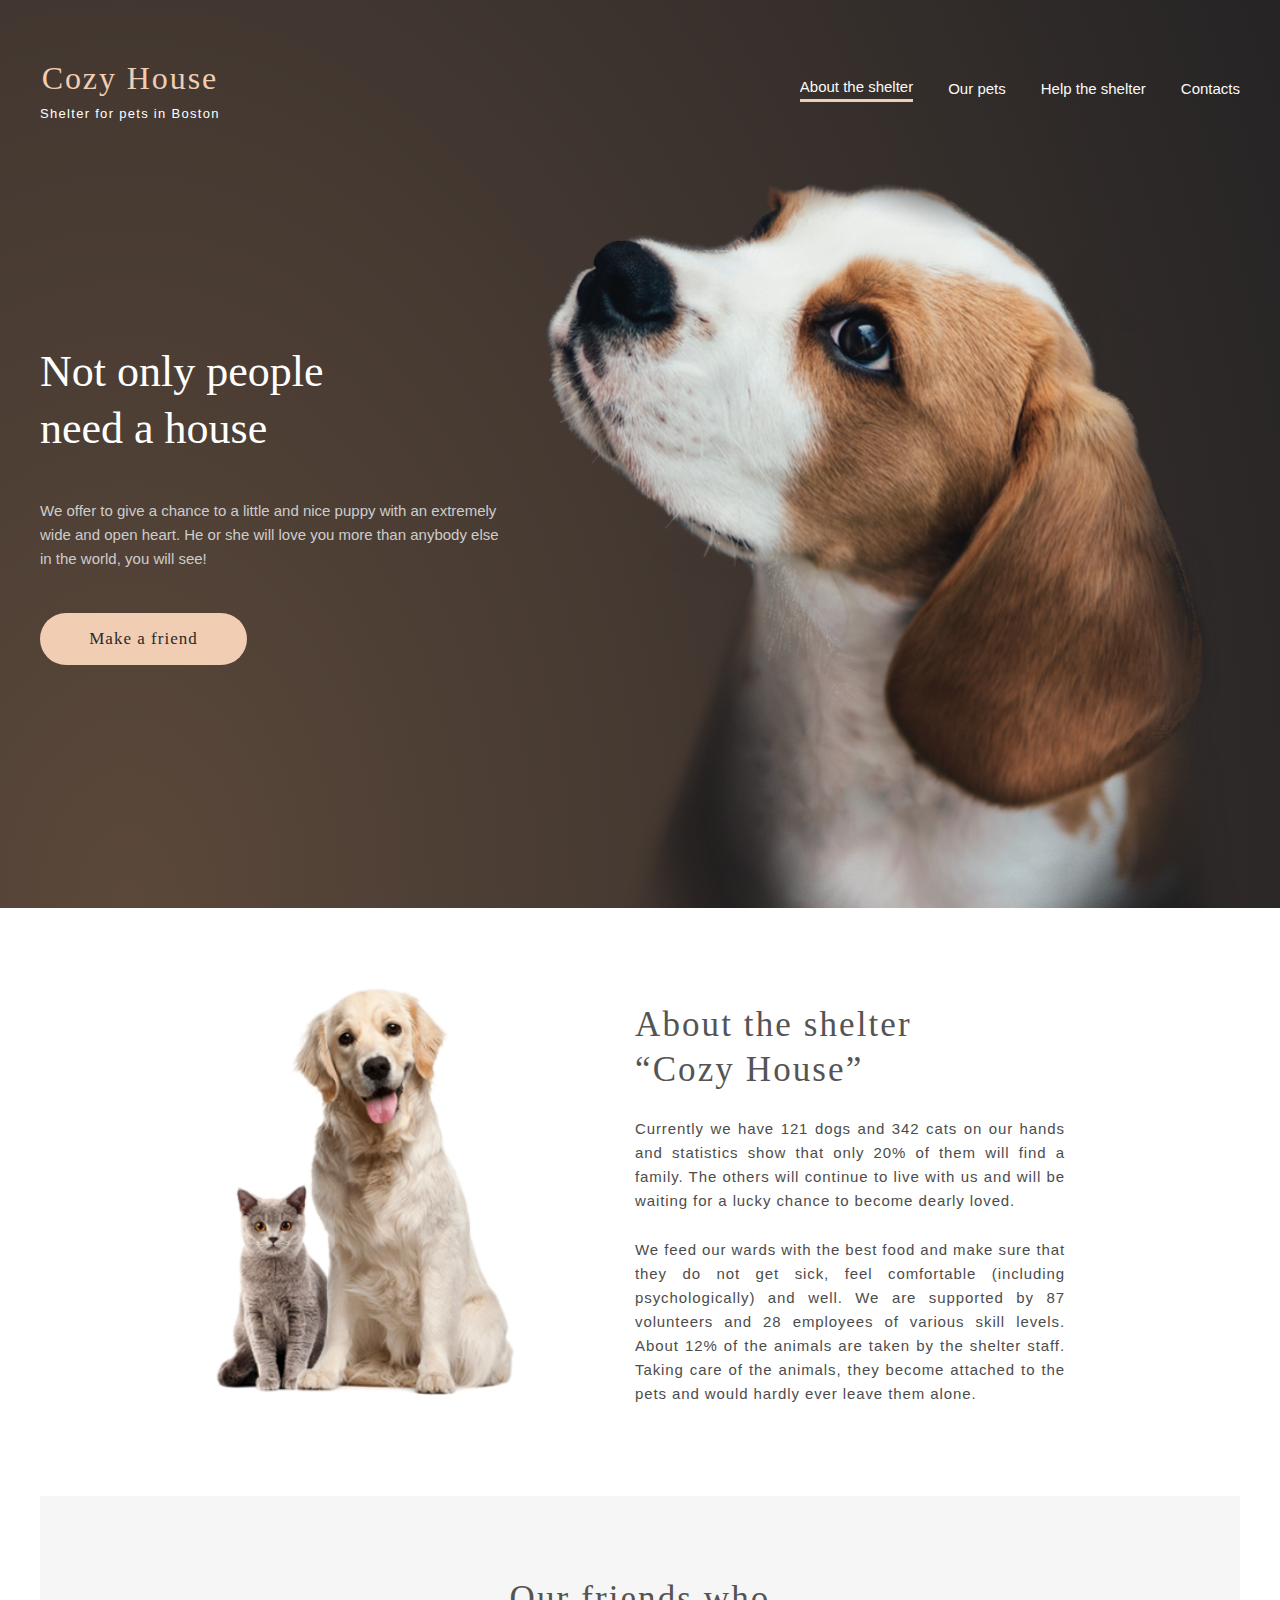
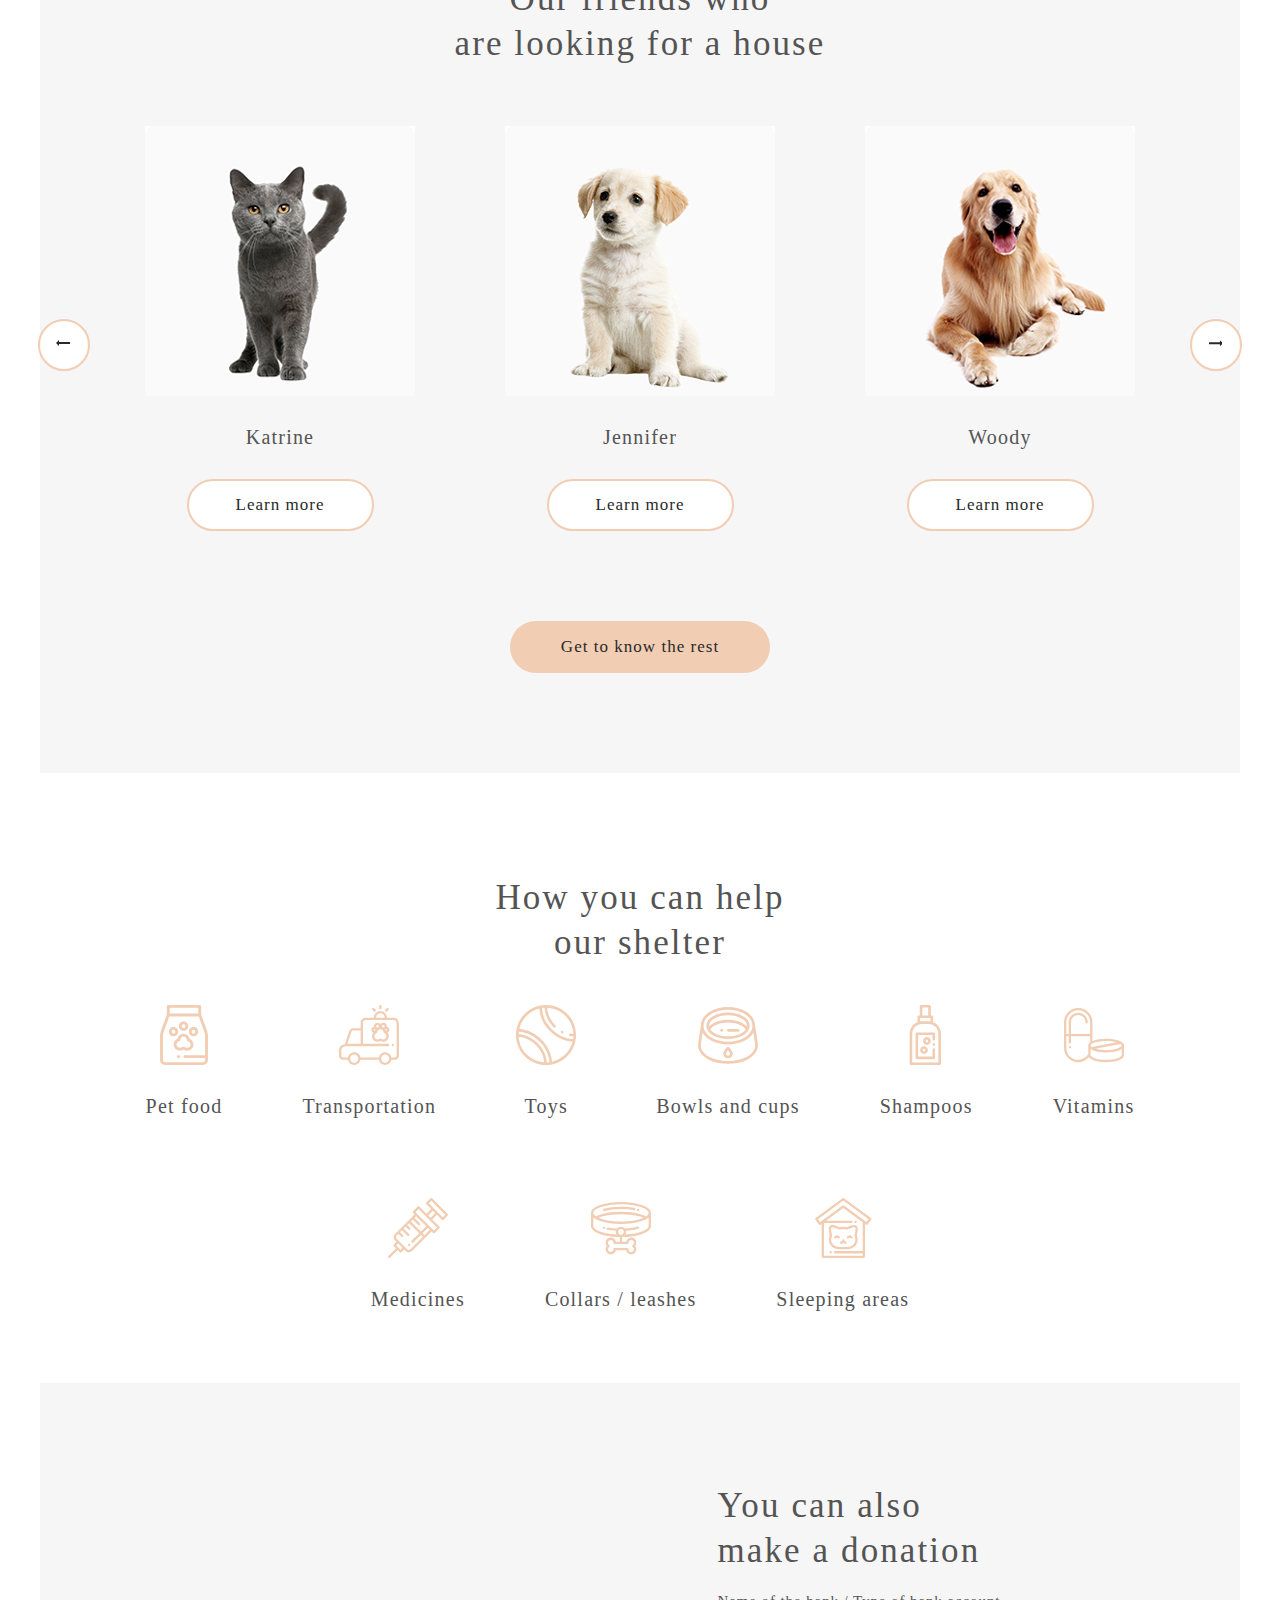
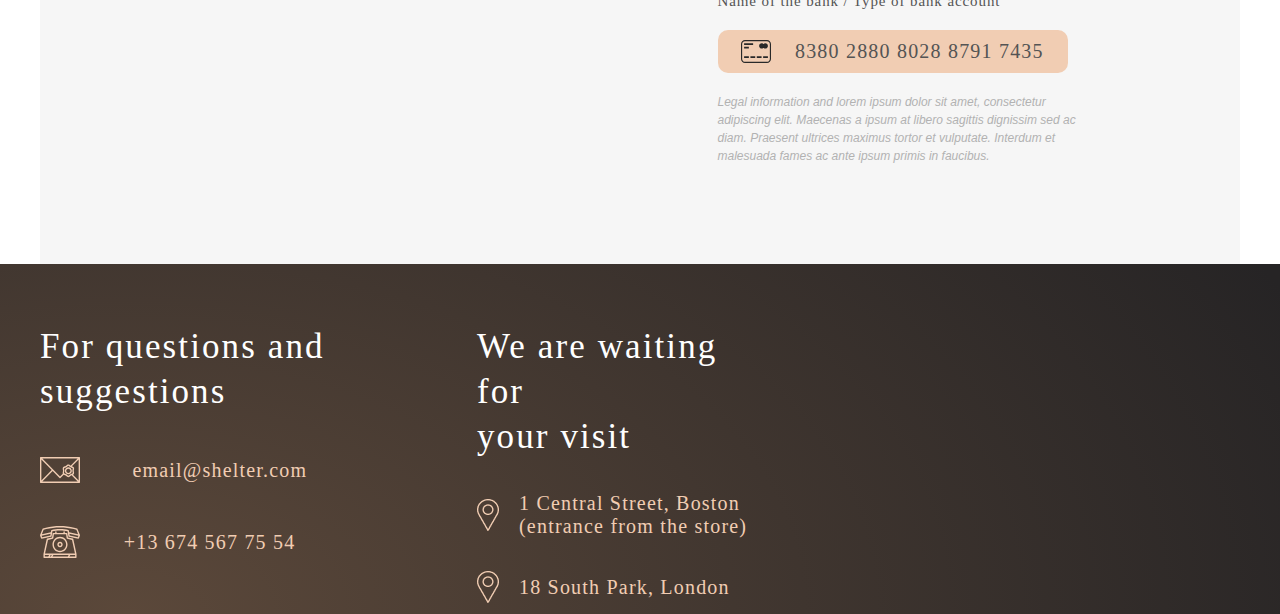
==== commit 1eb564dd: "feat: add some fix" ====
--- a/pages/main/index.html
+++ b/pages/main/index.html
@@ -83,12 +83,12 @@
                                     <p class="pets__slider__name">Woody</p>
                                     <button class="button-second pets__more"><p class="button-text">Learn more</p></button>
                                 </div>
-                                <div class="pets__slider__arrow">
-                                    <button class="button-arrow"><div class="button-arrow-text"></div></button>
-                                    <button class="button-arrow"><div class="button-arrow-text-2"></div></button>
-                                </div>
+                                
                             </div>
-                            
+                            <div class="pets__slider__arrow">
+                                <button class="button-arrow"><div class="button-arrow-text"></div></button>
+                                <button class="button-arrow"><div class="button-arrow-text-2"></div></button>
+                            </div>
                                 <button class="button pets__button"><a href="/pages/pets/index.html" class="button-text ">Get to know the rest</a></button>
                             </div>
                         </section>
--- a/Sass/main.css
+++ b/Sass/main.css
@@ -53,18 +53,24 @@
 
 .header {
   position: absolute;
-  width: 100%;
-  height: 60px;
-  margin: 0 auto;
+  width: 87%;
   background: none;
-}
-@media (max-width: 769px) {
+  top: 30px;
+  padding-left: 0;
+}
+@media (min-width: 375px) and (max-width: 449px) {
   .header {
-    top: 30px;
-  }
-}
-@media (min-width: 770px) {
+    padding-left: 45px;
+  }
+}
+@media (min-width: 450px) and (max-width: 768px) {
   .header {
+    width: 100%;
+  }
+}
+@media (min-width: 769px) {
+  .header {
+    width: 100%;
     top: 60px;
   }
 }
@@ -453,22 +459,19 @@
   width: 100%;
   display: flex;
   align-items: flex-end;
-}
-@media (max-width: 449px) {
-  .not-only {
-    height: 98.6vh;
-  }
+  height: 100%;
+  padding-top: 148px;
 }
 @media (min-width: 450px) and (max-width: 768px) {
   .not-only {
-    height: 139.5vh;
     justify-content: center;
+    padding-top: 148px;
   }
 }
 @media (min-width: 769px) {
   .not-only {
-    height: 92.5vh;
     justify-content: center;
+    padding-top: 99px;
   }
 }
 .not-only__screen-content {
@@ -485,7 +488,6 @@
 }
 @media (min-width: 450px) and (max-width: 768px) {
   .not-only__screen-content {
-    height: 121.5vh;
     flex-direction: column;
     gap: 100px;
     justify-content: flex-end;
@@ -494,9 +496,9 @@
 @media (min-width: 769px) {
   .not-only__screen-content {
     gap: 42px;
-    height: 82.5vh;
     justify-content: flex-end;
     align-items: center;
+    min-height: 809px;
   }
 }
 .not-only__screen-content__content {
@@ -521,7 +523,7 @@
   letter-spacing: 0px;
   width: 100%;
 }
-@media (max-width: 449px) {
+@media (max-width: 450px) {
   .not-only__screen-content__content__start-title {
     text-align: center;
     font-family: Georgia, serif;
@@ -531,7 +533,6 @@
     line-height: 32px;
     color: #FFFFFF;
     letter-spacing: 0.06em;
-    letter-spacing: 0px;
   }
 }
 @media (min-width: 451px) {
@@ -570,33 +571,24 @@
 @media (max-width: 449px) {
   .not-only__puppy-screen {
     width: 100%;
-    min-height: 270px;
+    min-height: 271px;
   }
 }
 @media (min-width: 449px) and (max-width: 768px) {
   .not-only__puppy-screen {
     width: 100%;
-    height: 100%;
+    min-height: 593px;
   }
 }
 @media (min-width: 769px) {
   .not-only__puppy-screen {
     width: 65%;
-    height: 100%;
+    min-height: 809px;
   }
 }
 
 .about {
-  width: 100%;
-  display: flex;
-  align-items: center;
-  justify-content: center;
-}
-@media (min-width: 769px) {
-  .about {
-    height: 60vh;
-    gap: 120px;
-  }
+  padding: 80px 175px 100px;
 }
 .about__container {
   width: 100%;
@@ -606,7 +598,6 @@
 }
 @media (min-width: 769px) {
   .about__container {
-    height: 40vh;
     gap: 120px;
     flex-direction: row-reverse;
   }
@@ -615,6 +606,7 @@
   display: flex;
   flex-direction: column;
   justify-content: space-between;
+  max-width: 430px;
 }
 @media (max-width: 449px) {
   .about__content {
@@ -629,7 +621,12 @@
 }
 @media (min-width: 769px) {
   .about__content {
+    display: flex;
+    flex-direction: column;
+    justify-content: space-between;
     align-items: flex-start;
+    height: 380px;
+    max-width: 430px;
     gap: 25px;
   }
 }
@@ -642,7 +639,6 @@
   color: #545454;
   letter-spacing: 0.06em;
   text-align: center;
-  padding: 1px 30px;
 }
 @media (min-width: 450px) {
   .about__content__title {
@@ -693,197 +689,113 @@
 @media (min-width: 450px) {
   .about__pets {
     width: 100%;
-    height: 100%;
-  }
-}
-
-@media (max-width: 425px) {
+    min-height: 408px;
+  }
+}
+
+.pets {
+  background: #F6F6F6;
+  width: 100%;
+}
+@media (max-width: 449px) {
   .pets {
     padding: 42px 0;
-    background: #F6F6F6;
-    height: 790px;
-    width: 100%;
-  }
-  .pets__content {
-    height: 707px;
-    display: flex;
-    flex-direction: column;
-    align-items: center;
-    justify-content: space-between;
-  }
-  .pets__title {
-    font-family: Georgia, serif;
-    font-style: normal;
-    font-size: 25px;
-    font-weight: 400;
-    line-height: 32px;
-    color: #545454;
-    letter-spacing: 0.06em;
-    text-align: center;
-    width: 100%;
-    height: 64px;
-  }
-  .pets__sliders {
-    display: flex;
-    flex-direction: column;
-    align-items: center;
-  }
-  .pets__slider {
-    height: 455px;
-    display: flex;
-    gap: 30px;
-    flex-direction: column;
-    justify-content: flex-start;
-    align-items: center;
-  }
-  .pets__slider__name {
-    font-family: Georgia, serif;
-    font-style: normal;
-    font-size: 20px;
-    font-weight: 400;
-    line-height: 23px;
-    color: #545454;
-    letter-spacing: 0.06em;
-    text-align: center;
-  }
-  .pets__slider__arrow {
-    display: flex;
-    justify-content: space-between;
-    width: 68%;
-  }
-
-  .pets1, .pets2 {
+  }
+  .pets .pets1, .pets .pets2 {
     display: none;
   }
 }
-@media (min-width: 426px) and (max-width: 769px) {
+@media (min-width: 450px) and (max-width: 768px) {
   .pets {
     padding: 100px 0 80px;
-    background: #F6F6F6;
-    height: 877px;
-    width: 100%;
-  }
-  .pets__content {
-    height: 697px;
-    display: flex;
-    flex-direction: column;
-    align-items: center;
-    justify-content: space-between;
-  }
+  }
+  .pets .pets2 {
+    display: none;
+  }
+}
+@media (min-width: 769px) {
+  .pets {
+    padding: 80px 0 100px;
+  }
+}
+.pets__content {
+  display: flex;
+  flex-direction: column;
+  align-items: center;
+  justify-content: center;
+  gap: 60px;
+}
+.pets__title {
+  font-family: Georgia, serif;
+  font-style: normal;
+  font-size: 35px;
+  font-weight: 400;
+  line-height: 45px;
+  color: #545454;
+  letter-spacing: 0.06em;
+  text-align: center;
+  width: 100%;
+}
+@media (max-width: 449px) {
   .pets__title {
     font-family: Georgia, serif;
     font-style: normal;
-    font-size: 35px;
-    font-weight: 400;
-    line-height: 45px;
-    color: #545454;
-    letter-spacing: 0.06em;
-    text-align: center;
-    width: 100%;
-  }
+    font-size: 25px;
+    font-weight: 400;
+    line-height: 32px;
+    color: #545454;
+    letter-spacing: 0.06em;
+  }
+}
+.pets__sliders {
+  display: flex;
+  align-items: center;
+}
+@media (min-width: 450px) and (max-width: 768px) {
   .pets__sliders {
-    display: flex;
-    width: 100%;
-    align-items: center;
-    justify-content: center;
     gap: 40px;
   }
-  .pets__sliders:hover {
-    transition: all 0.3s linear;
-  }
-  .pets__slider {
-    display: flex;
-    height: 435px;
-    gap: 30px;
-    flex-direction: column;
-    align-items: center;
-  }
-  .pets__slider:hover {
-    transition: all 0.3s linear;
-  }
-  .pets__slider__name {
-    font-family: Georgia, serif;
-    font-style: normal;
-    font-size: 20px;
-    font-weight: 400;
-    line-height: 23px;
-    color: #545454;
-    letter-spacing: 0.06em;
-    text-align: center;
-  }
+}
+@media (min-width: 769px) {
+  .pets__sliders {
+    gap: 90px;
+  }
+}
+.pets__slider {
+  height: 435px;
+  display: flex;
+  gap: 30px;
+  flex-direction: column;
+  justify-content: flex-start;
+  align-items: center;
+}
+.pets__slider:focus, .pets__slider:hover {
+  background: white;
+  transform: scale(0.9);
+}
+.pets__slider__name {
+  font-family: Georgia, serif;
+  font-style: normal;
+  font-size: 20px;
+  font-weight: 400;
+  line-height: 23px;
+  color: #545454;
+  letter-spacing: 0.06em;
+  text-align: center;
+}
+.pets__slider__arrow {
+  display: flex;
+  justify-content: space-between;
+  width: 68%;
+}
+@media (min-width: 769px) {
   .pets__slider__arrow {
+    width: 94%;
+    padding-top: 40px;
     position: absolute;
-    display: flex;
-    width: 92%;
-    justify-content: space-between;
-  }
-
-  .pets2 {
-    display: none;
-  }
-}
-@media (min-width: 770px) {
-  .pets {
-    padding: 100px 0 0 0;
-    background: #F6F6F6;
-    height: 877px;
-    width: 100%;
-  }
-  .pets__content {
-    height: 697px;
-    display: flex;
-    flex-direction: column;
-    align-items: center;
-    justify-content: space-between;
-  }
-  .pets__title {
-    font-family: Georgia, serif;
-    font-style: normal;
-    font-size: 35px;
-    font-weight: 400;
-    line-height: 45px;
-    color: #545454;
-    letter-spacing: 0.06em;
-    text-align: center;
-    width: 100%;
-  }
-  .pets__sliders {
-    display: flex;
-    width: 100%;
-    align-items: center;
-    justify-content: center;
-    gap: 90px;
-  }
-  .pets__sliders:hover {
-    transition: all 0.3s linear;
-  }
-  .pets__slider {
-    display: flex;
-    height: 435px;
-    gap: 30px;
-    flex-direction: column;
-    align-items: center;
-  }
-  .pets__slider:focus {
-    transition: all 0.3s linear;
-  }
-  .pets__slider__name {
-    font-family: Georgia, serif;
-    font-style: normal;
-    font-size: 20px;
-    font-weight: 400;
-    line-height: 23px;
-    color: #545454;
-    letter-spacing: 0.06em;
-    text-align: center;
-  }
-  .pets__slider__arrow {
-    position: absolute;
-    display: flex;
-    width: 94%;
-    justify-content: space-between;
-  }
-}
+  }
+}
+
 @media (max-width: 425px) {
   .help {
     display: flex;
